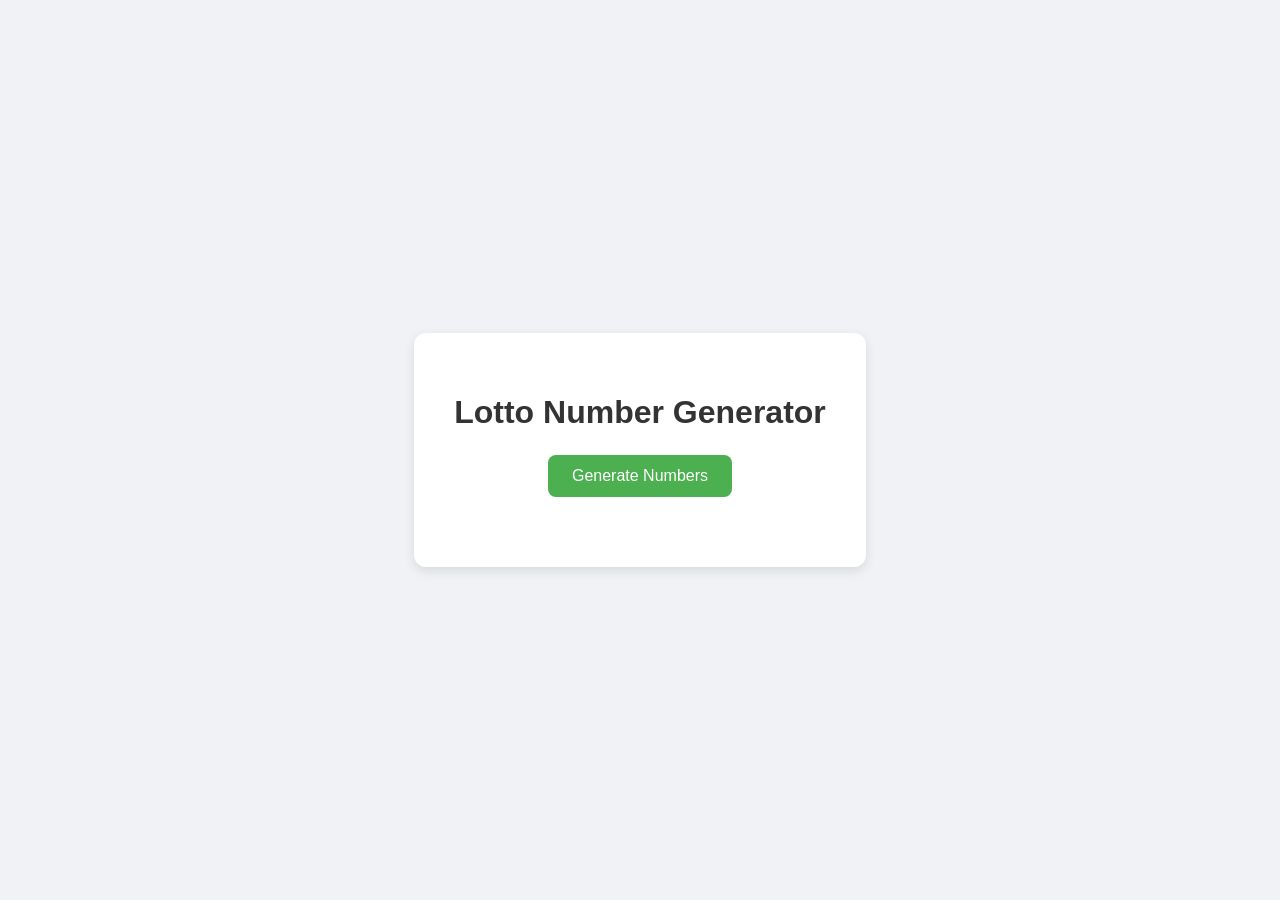
==== index.html @ 39c249d1 "Update workspace files and add project blueprint" ====
<!DOCTYPE html>
<html lang="en">
<head>
    <meta charset="UTF-8">
    <meta name="viewport" content="width=device-width, initial-scale=1.0">
    <title>Lotto Number Generator</title>
    <link rel="stylesheet" href="style.css">
</head>
<body>
    <div class="container">
        <h1>Lotto Number Generator</h1>
        <button id="generate-btn">Generate Numbers</button>
        <div id="numbers-container"></div>
    </div>
    <script src="main.js"></script>
</body>
</html>
---- style.css ----
body {
    font-family: 'Arial', sans-serif;
    background-color: #f0f2f5;
    display: flex;
    justify-content: center;
    align-items: center;
    height: 100vh;
    margin: 0;
}

.container {
    text-align: center;
    background-color: #fff;
    padding: 40px;
    border-radius: 12px;
    box-shadow: 0 4px 12px rgba(0, 0, 0, 0.1);
}

h1 {
    color: #333;
    margin-bottom: 24px;
}

#generate-btn {
    background-color: #4CAF50;
    color: white;
    border: none;
    padding: 12px 24px;
    font-size: 16px;
    border-radius: 8px;
    cursor: pointer;
    transition: background-color 0.3s ease;
}

#generate-btn:hover {
    background-color: #45a049;
}

#numbers-container {
    margin-top: 30px;
    display: flex;
    justify-content: center;
    gap: 10px;
}

.number {
    width: 50px;
    height: 50px;
    background-color: #f0f2f5;
    border-radius: 50%;
    display: flex;
    justify-content: center;
    align-items: center;
    font-size: 20px;
    font-weight: bold;
    color: #333;
}
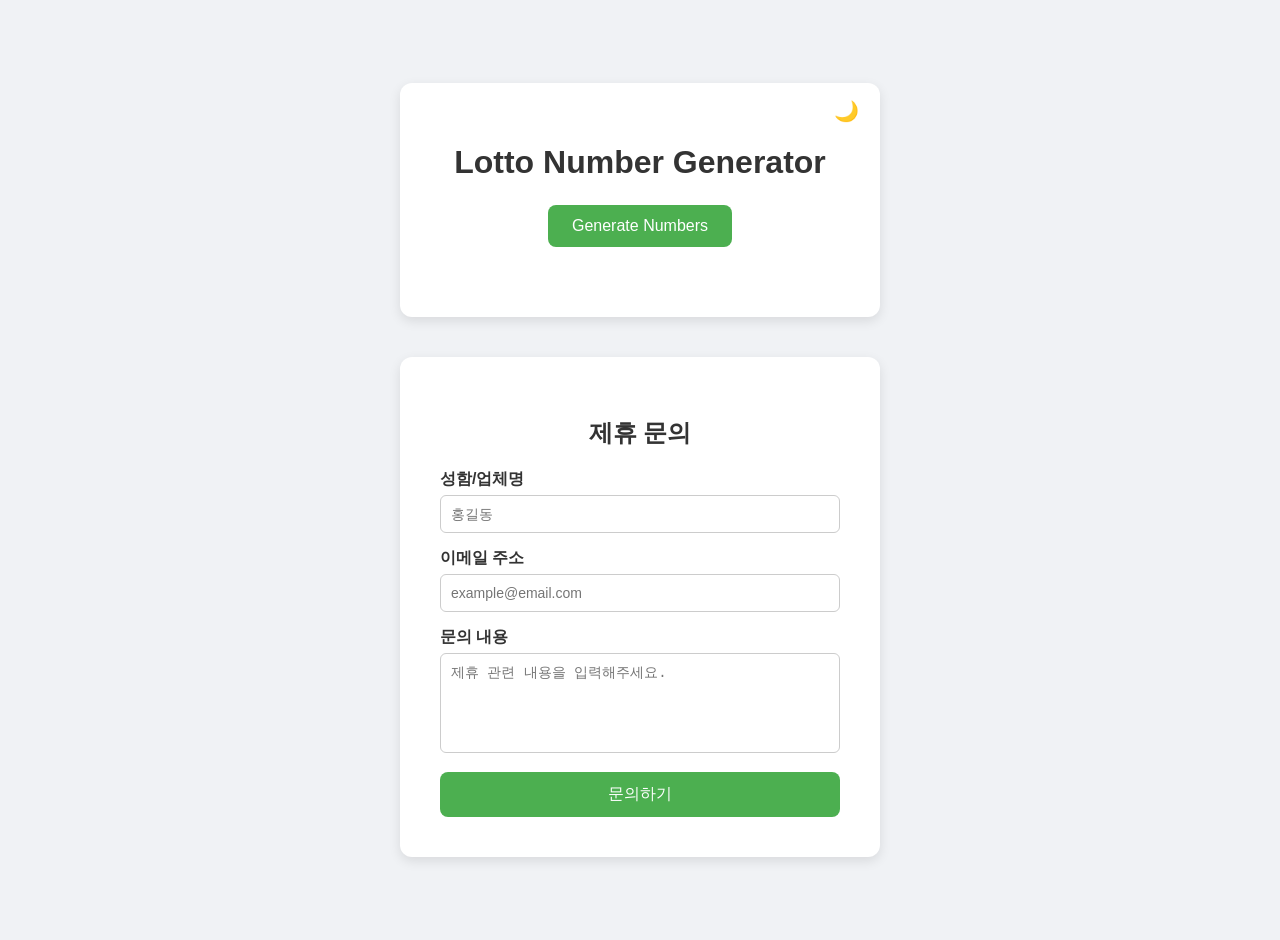
==== commit cb531be4: "feat: add Formspree affiliate inquiry form and AJAX submission logic" ====
--- a/index.html
+++ b/index.html
@@ -8,10 +8,31 @@
 </head>
 <body>
     <div class="container">
+        <button id="theme-toggle" aria-label="Toggle Dark Mode">🌙</button>
         <h1>Lotto Number Generator</h1>
         <button id="generate-btn">Generate Numbers</button>
         <div id="numbers-container"></div>
     </div>
+
+    <div class="container" style="margin-top: 40px;">
+        <h2>제휴 문의</h2>
+        <form action="https://formspree.io/f/xlgoopyo" method="POST" id="contact-form">
+            <div class="form-group">
+                <label for="name">성함/업체명</label>
+                <input type="text" id="name" name="name" required placeholder="홍길동">
+            </div>
+            <div class="form-group">
+                <label for="email">이메일 주소</label>
+                <input type="email" id="email" name="_replyto" required placeholder="example@email.com">
+            </div>
+            <div class="form-group">
+                <label for="message">문의 내용</label>
+                <textarea id="message" name="message" required placeholder="제휴 관련 내용을 입력해주세요."></textarea>
+            </div>
+            <button type="submit" id="submit-btn">문의하기</button>
+        </form>
+    </div>
+
     <script src="main.js"></script>
 </body>
 </html>
--- a/style.css
+++ b/style.css
@@ -1,28 +1,115 @@
+:root {
+    --bg-color: #f0f2f5;
+    --container-bg: #fff;
+    --text-color: #333;
+    --btn-bg: #4CAF50;
+    --btn-hover: #45a049;
+    --number-bg: #f0f2f5;
+    --shadow: rgba(0, 0, 0, 0.1);
+}
+
+body.dark-mode {
+    --bg-color: #18191a;
+    --container-bg: #242526;
+    --text-color: #e4e6eb;
+    --btn-bg: #2e7d32;
+    --btn-hover: #388e3c;
+    --number-bg: #3a3b3c;
+    --shadow: rgba(0, 0, 0, 0.3);
+}
+
 body {
     font-family: 'Arial', sans-serif;
-    background-color: #f0f2f5;
+    background-color: var(--bg-color);
+    color: var(--text-color);
     display: flex;
+    flex-direction: column;
     justify-content: center;
     align-items: center;
-    height: 100vh;
+    min-height: 100vh;
+    padding: 20px;
     margin: 0;
+    transition: background-color 0.3s, color 0.3s;
 }
 
 .container {
+    width: 100%;
+    max-width: 400px;
     text-align: center;
-    background-color: #fff;
+    background-color: var(--container-bg);
     padding: 40px;
     border-radius: 12px;
-    box-shadow: 0 4px 12px rgba(0, 0, 0, 0.1);
+    box-shadow: 0 4px 12px var(--shadow);
+    position: relative;
+    transition: background-color 0.3s, box-shadow 0.3s;
+}
+
+h2 {
+    margin-bottom: 20px;
+}
+
+.form-group {
+    text-align: left;
+    margin-bottom: 15px;
+}
+
+.form-group label {
+    display: block;
+    margin-bottom: 5px;
+    font-weight: bold;
+}
+
+.form-group input, 
+.form-group textarea {
+    width: 100%;
+    padding: 10px;
+    border: 1px solid #ccc;
+    border-radius: 6px;
+    font-size: 14px;
+    box-sizing: border-box;
+    background-color: var(--container-bg);
+    color: var(--text-color);
+}
+
+.form-group textarea {
+    height: 100px;
+    resize: none;
+}
+
+#submit-btn {
+    width: 100%;
+    background-color: var(--btn-bg);
+    color: white;
+    border: none;
+    padding: 12px;
+    font-size: 16px;
+    border-radius: 8px;
+    cursor: pointer;
+    transition: background-color 0.3s ease;
+}
+
+#submit-btn:hover {
+    background-color: var(--btn-hover);
 }
 
 h1 {
-    color: #333;
+    color: var(--text-color);
     margin-bottom: 24px;
 }
 
+#theme-toggle {
+    position: absolute;
+    top: 15px;
+    right: 15px;
+    background: none;
+    border: none;
+    font-size: 20px;
+    cursor: pointer;
+    color: var(--text-color);
+}
+
 #generate-btn {
-    background-color: #4CAF50;
+    background-color: var(--btn-bg);
     color: white;
     border: none;
     padding: 12px 24px;
@@ -33,7 +120,7 @@
 }
 
 #generate-btn:hover {
-    background-color: #45a049;
+    background-color: var(--btn-hover);
 }
 
 #numbers-container {
@@ -46,12 +133,13 @@
 .number {
     width: 50px;
     height: 50px;
-    background-color: #f0f2f5;
+    background-color: var(--number-bg);
     border-radius: 50%;
     display: flex;
     justify-content: center;
     align-items: center;
     font-size: 20px;
     font-weight: bold;
-    color: #333;
-}+    color: var(--text-color);
+    transition: background-color 0.3s, color 0.3s;
+}
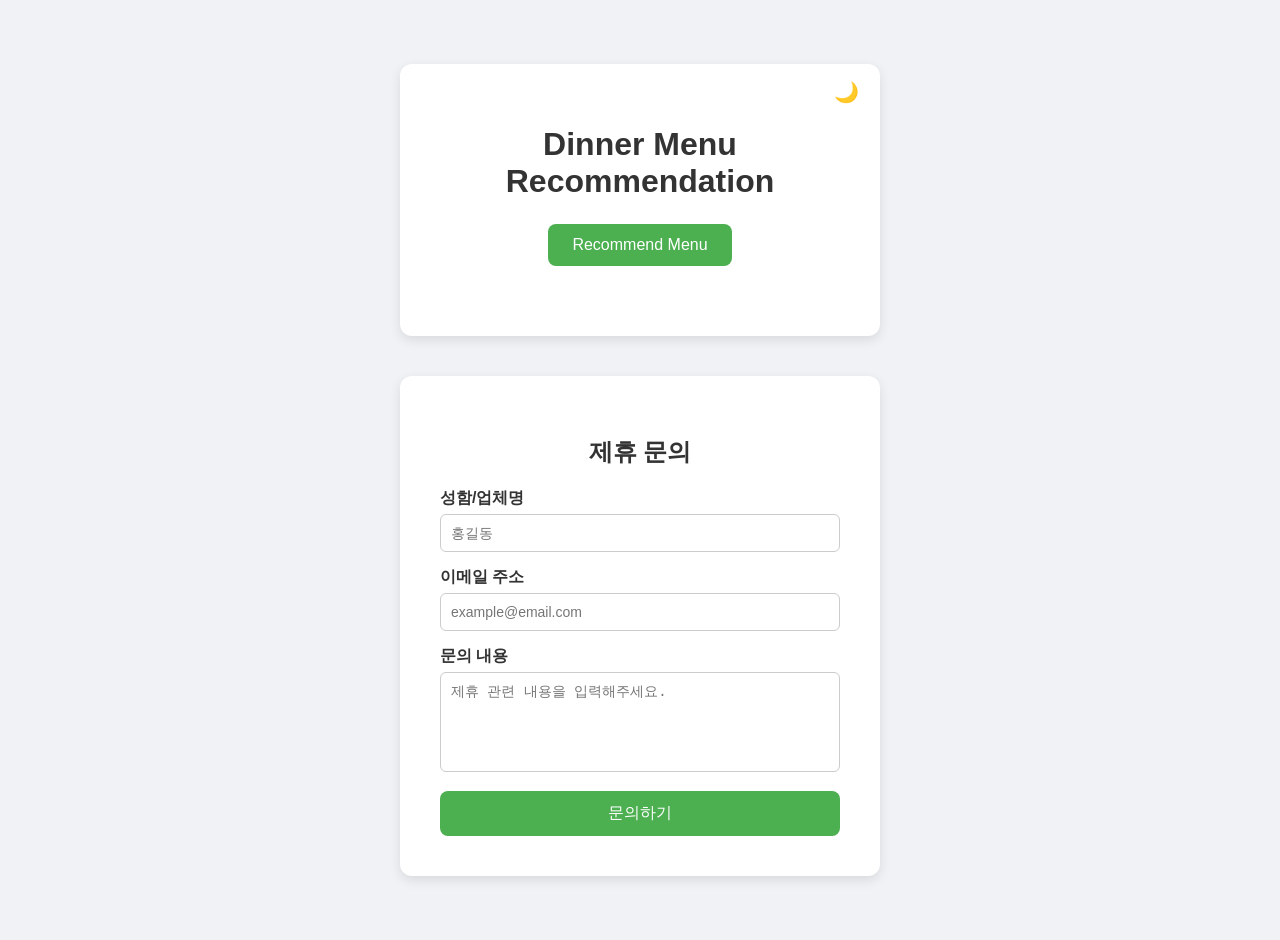
==== commit 7e4c3b7a: "Transform Lotto site to Dinner Menu Recommendation site" ====
--- a/index.html
+++ b/index.html
@@ -3,14 +3,14 @@
 <head>
     <meta charset="UTF-8">
     <meta name="viewport" content="width=device-width, initial-scale=1.0">
-    <title>Lotto Number Generator</title>
+    <title>Dinner Menu Recommendation</title>
     <link rel="stylesheet" href="style.css">
 </head>
 <body>
     <div class="container">
         <button id="theme-toggle" aria-label="Toggle Dark Mode">🌙</button>
-        <h1>Lotto Number Generator</h1>
-        <button id="generate-btn">Generate Numbers</button>
+        <h1>Dinner Menu Recommendation</h1>
+        <button id="generate-btn">Recommend Menu</button>
         <div id="numbers-container"></div>
     </div>
 
--- a/style.css
+++ b/style.css
@@ -130,16 +130,16 @@
     gap: 10px;
 }
 
-.number {
-    width: 50px;
-    height: 50px;
+.menu-item {
     background-color: var(--number-bg);
-    border-radius: 50%;
+    padding: 20px 40px;
+    border-radius: 12px;
     display: flex;
     justify-content: center;
     align-items: center;
-    font-size: 20px;
+    font-size: 24px;
     font-weight: bold;
     color: var(--text-color);
     transition: background-color 0.3s, color 0.3s;
+    box-shadow: 0 4px 6px var(--shadow);
 }
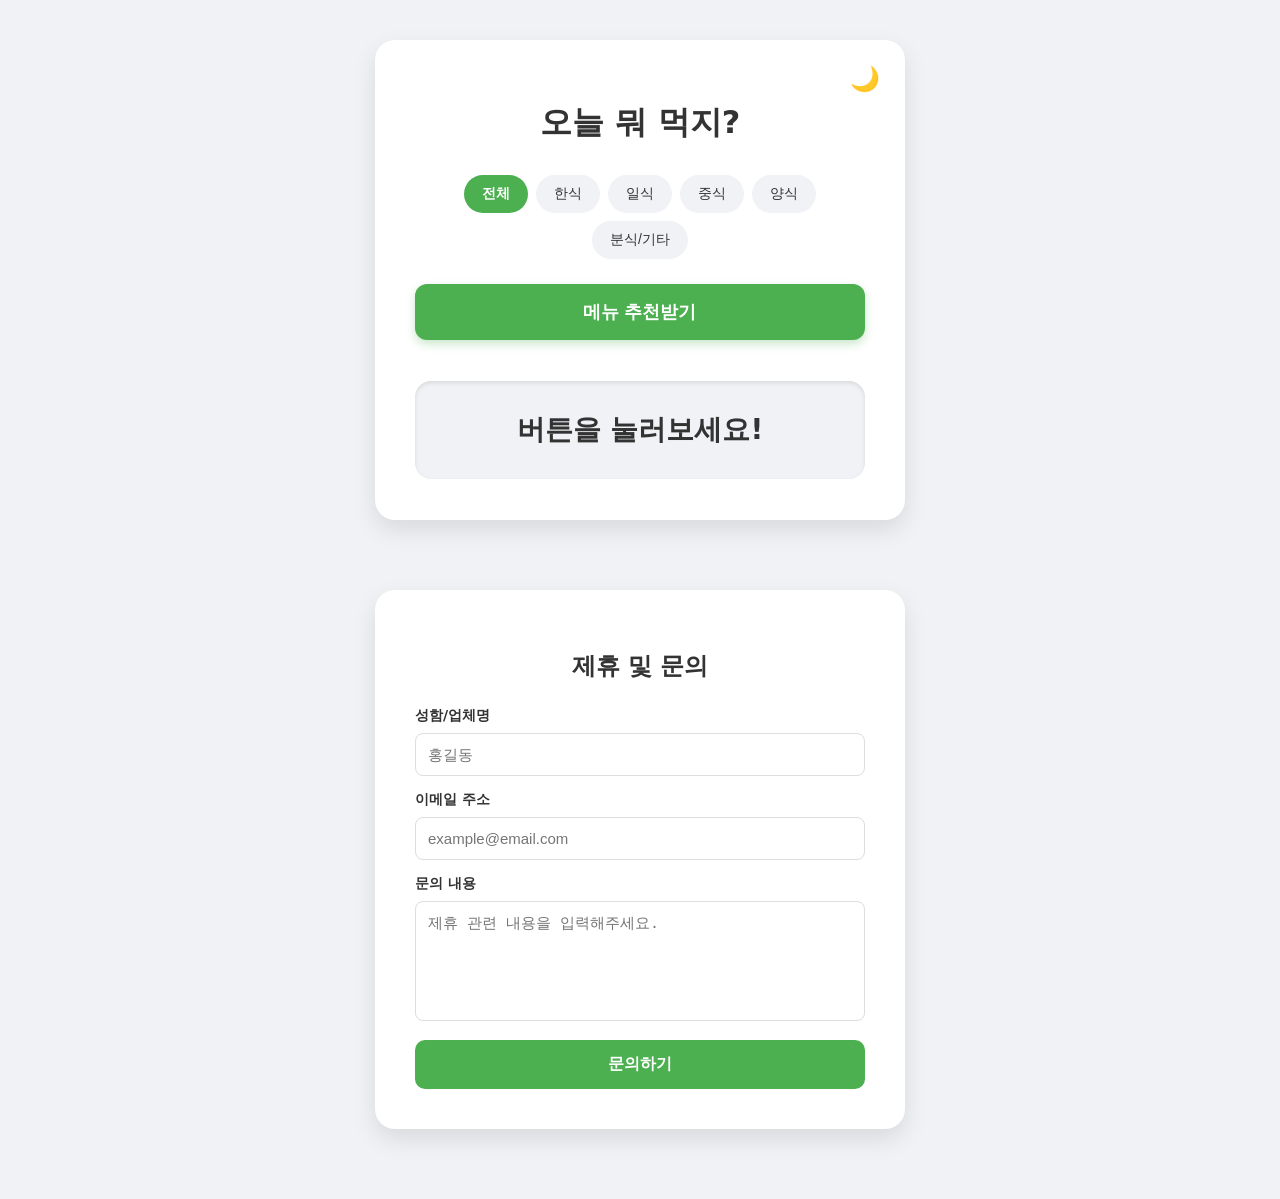
==== commit 91263ace: "Update Food Menu Recommendation with Korean localization and categories" ====
--- a/index.html
+++ b/index.html
@@ -1,21 +1,33 @@
 <!DOCTYPE html>
-<html lang="en">
+<html lang="ko">
 <head>
     <meta charset="UTF-8">
     <meta name="viewport" content="width=device-width, initial-scale=1.0">
-    <title>Dinner Menu Recommendation</title>
+    <title>오늘 뭐 먹지? - 메뉴 추천</title>
     <link rel="stylesheet" href="style.css">
 </head>
 <body>
     <div class="container">
         <button id="theme-toggle" aria-label="Toggle Dark Mode">🌙</button>
-        <h1>Dinner Menu Recommendation</h1>
-        <button id="generate-btn">Recommend Menu</button>
-        <div id="numbers-container"></div>
+        <h1>오늘 뭐 먹지?</h1>
+        
+        <div class="category-container">
+            <button class="category-btn active" data-category="all">전체</button>
+            <button class="category-btn" data-category="korean">한식</button>
+            <button class="category-btn" data-category="japanese">일식</button>
+            <button class="category-btn" data-category="chinese">중식</button>
+            <button class="category-btn" data-category="western">양식</button>
+            <button class="category-btn" data-category="snack">분식/기타</button>
+        </div>
+
+        <button id="generate-btn">메뉴 추천받기</button>
+        <div id="numbers-container">
+            <div class="menu-item">버튼을 눌러보세요!</div>
+        </div>
     </div>
 
     <div class="container" style="margin-top: 40px;">
-        <h2>제휴 문의</h2>
+        <h2>제휴 및 문의</h2>
         <form action="https://formspree.io/f/xlgoopyo" method="POST" id="contact-form">
             <div class="form-group">
                 <label for="name">성함/업체명</label>
--- a/style.css
+++ b/style.css
@@ -6,6 +6,7 @@
     --btn-hover: #45a049;
     --number-bg: #f0f2f5;
     --shadow: rgba(0, 0, 0, 0.1);
+    --secondary-color: #6c757d;
 }
 
 body.dark-mode {
@@ -16,36 +17,157 @@
     --btn-hover: #388e3c;
     --number-bg: #3a3b3c;
     --shadow: rgba(0, 0, 0, 0.3);
+    --secondary-color: #a0a0a0;
 }
 
 body {
-    font-family: 'Arial', sans-serif;
+    font-family: 'Pretendard', -apple-system, BlinkMacSystemFont, system-ui, Roboto, 'Helvetica Neue', 'Segoe UI', 'Apple SD Gothic Neo', 'Noto Sans KR', 'Malgun Gothic', 'Apple Color Emoji', 'Segoe UI Emoji', 'Segoe UI Symbol', sans-serif;
     background-color: var(--bg-color);
     color: var(--text-color);
     display: flex;
     flex-direction: column;
-    justify-content: center;
+    justify-content: flex-start;
     align-items: center;
     min-height: 100vh;
-    padding: 20px;
+    padding: 40px 20px;
     margin: 0;
     transition: background-color 0.3s, color 0.3s;
 }
 
 .container {
     width: 100%;
-    max-width: 400px;
+    max-width: 450px;
     text-align: center;
     background-color: var(--container-bg);
     padding: 40px;
-    border-radius: 12px;
-    box-shadow: 0 4px 12px var(--shadow);
+    border-radius: 20px;
+    box-shadow: 0 10px 25px var(--shadow);
     position: relative;
     transition: background-color 0.3s, box-shadow 0.3s;
-}
-
+    margin-bottom: 30px;
+}
+
+h1 {
+    font-size: 2rem;
+    color: var(--text-color);
+    margin-bottom: 30px;
+    font-weight: 800;
+}
+
+.category-container {
+    display: flex;
+    flex-wrap: wrap;
+    justify-content: center;
+    gap: 8px;
+    margin-bottom: 25px;
+}
+
+.category-btn {
+    background-color: var(--number-bg);
+    border: 2px solid transparent;
+    border-radius: 20px;
+    padding: 8px 16px;
+    font-size: 14px;
+    color: var(--text-color);
+    cursor: pointer;
+    transition: all 0.2s ease;
+}
+
+.category-btn:hover {
+    background-color: #e0e0e0;
+}
+
+body.dark-mode .category-btn:hover {
+    background-color: #4a4a4a;
+}
+
+.category-btn.active {
+    background-color: var(--btn-bg);
+    color: white;
+    font-weight: bold;
+}
+
+#generate-btn {
+    width: 100%;
+    background-color: var(--btn-bg);
+    color: white;
+    border: none;
+    padding: 16px;
+    font-size: 18px;
+    font-weight: bold;
+    border-radius: 12px;
+    cursor: pointer;
+    transition: transform 0.1s active, background-color 0.3s ease;
+    box-shadow: 0 4px 10px rgba(76, 175, 80, 0.3);
+}
+
+#generate-btn:hover {
+    background-color: var(--btn-hover);
+    transform: translateY(-2px);
+}
+
+#generate-btn:active {
+    transform: translateY(0);
+}
+
+#generate-btn:disabled {
+    background-color: var(--secondary-color);
+    cursor: not-allowed;
+    transform: none;
+}
+
+#numbers-container {
+    margin-top: 40px;
+    min-height: 100px;
+    display: flex;
+    justify-content: center;
+    align-items: center;
+}
+
+.menu-item {
+    background-color: var(--number-bg);
+    padding: 30px 20px;
+    border-radius: 16px;
+    width: 100%;
+    font-size: 28px;
+    font-weight: 800;
+    color: var(--text-color);
+    box-shadow: inset 0 2px 4px var(--shadow);
+    transition: all 0.2s;
+}
+
+.spinning {
+    animation: spin-text 0.1s infinite alternate;
+    opacity: 0.7;
+}
+
+@keyframes spin-text {
+    from { transform: scale(0.98); }
+    to { transform: scale(1.02); }
+}
+
+#theme-toggle {
+    position: absolute;
+    top: 20px;
+    right: 20px;
+    background: none;
+    border: none;
+    font-size: 24px;
+    cursor: pointer;
+    color: var(--text-color);
+    padding: 5px;
+    border-radius: 50%;
+    transition: background-color 0.2s;
+}
+
+#theme-toggle:hover {
+    background-color: var(--number-bg);
+}
+
+/* Form Styles */
 h2 {
-    margin-bottom: 20px;
+    margin-bottom: 25px;
+    font-weight: 700;
 }
 
 .form-group {
@@ -55,24 +177,30 @@
 
 .form-group label {
     display: block;
-    margin-bottom: 5px;
-    font-weight: bold;
+    margin-bottom: 8px;
+    font-weight: 600;
+    font-size: 14px;
 }
 
 .form-group input, 
 .form-group textarea {
     width: 100%;
-    padding: 10px;
-    border: 1px solid #ccc;
-    border-radius: 6px;
-    font-size: 14px;
+    padding: 12px;
+    border: 1px solid #ddd;
+    border-radius: 8px;
+    font-size: 15px;
     box-sizing: border-box;
     background-color: var(--container-bg);
     color: var(--text-color);
 }
 
+body.dark-mode .form-group input,
+body.dark-mode .form-group textarea {
+    border-color: #444;
+}
+
 .form-group textarea {
-    height: 100px;
+    height: 120px;
     resize: none;
 }
 
@@ -81,9 +209,10 @@
     background-color: var(--btn-bg);
     color: white;
     border: none;
-    padding: 12px;
+    padding: 14px;
     font-size: 16px;
-    border-radius: 8px;
+    font-weight: 600;
+    border-radius: 10px;
     cursor: pointer;
     transition: background-color 0.3s ease;
 }
@@ -91,55 +220,3 @@
 #submit-btn:hover {
     background-color: var(--btn-hover);
 }
-
-h1 {
-    color: var(--text-color);
-    margin-bottom: 24px;
-}
-
-#theme-toggle {
-    position: absolute;
-    top: 15px;
-    right: 15px;
-    background: none;
-    border: none;
-    font-size: 20px;
-    cursor: pointer;
-    color: var(--text-color);
-}
-
-#generate-btn {
-    background-color: var(--btn-bg);
-    color: white;
-    border: none;
-    padding: 12px 24px;
-    font-size: 16px;
-    border-radius: 8px;
-    cursor: pointer;
-    transition: background-color 0.3s ease;
-}
-
-#generate-btn:hover {
-    background-color: var(--btn-hover);
-}
-
-#numbers-container {
-    margin-top: 30px;
-    display: flex;
-    justify-content: center;
-    gap: 10px;
-}
-
-.menu-item {
-    background-color: var(--number-bg);
-    padding: 20px 40px;
-    border-radius: 12px;
-    display: flex;
-    justify-content: center;
-    align-items: center;
-    font-size: 24px;
-    font-weight: bold;
-    color: var(--text-color);
-    transition: background-color 0.3s, color 0.3s;
-    box-shadow: 0 4px 6px var(--shadow);
-}
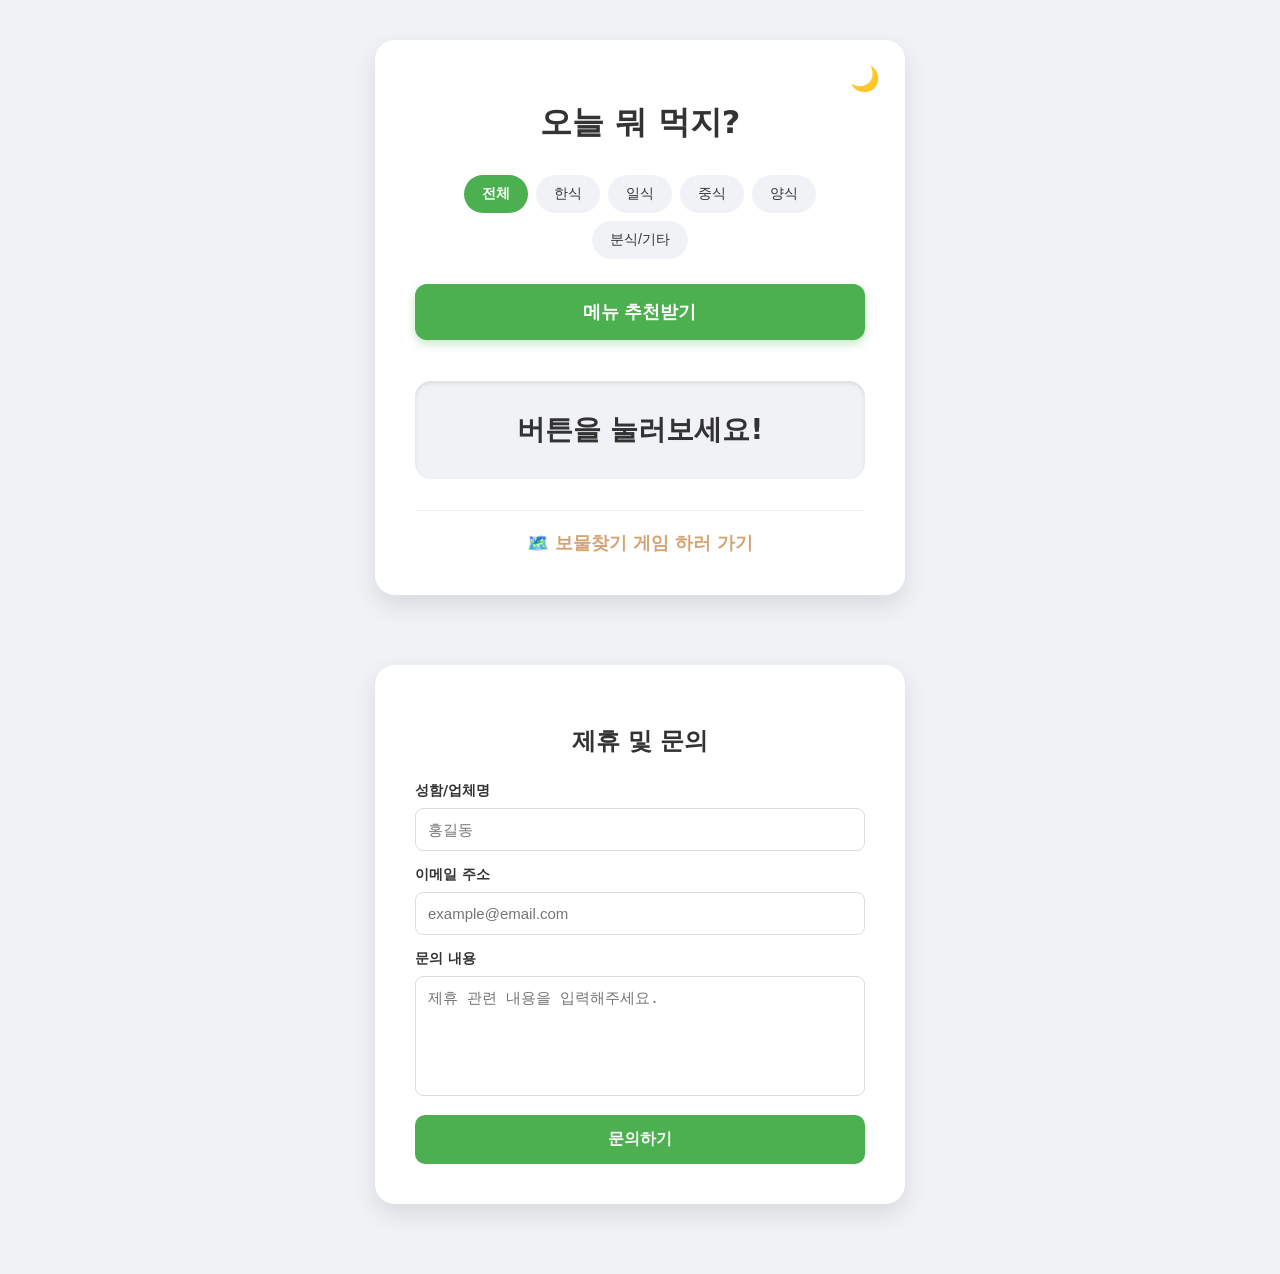
==== commit 1bcbaf6d: "Add Treasure Hunt game" ====
--- a/index.html
+++ b/index.html
@@ -24,6 +24,12 @@
         <div id="numbers-container">
             <div class="menu-item">버튼을 눌러보세요!</div>
         </div>
+
+        <div style="margin-top: 30px; padding-top: 20px; border-top: 1px solid var(--number-bg);">
+            <a href="treasure.html" style="text-decoration: none; color: #d4a373; font-weight: bold; font-size: 1.1rem; display: flex; align-items: center; justify-content: center; gap: 8px;">
+                <span>🗺️ 보물찾기 게임 하러 가기</span>
+            </a>
+        </div>
     </div>
 
     <div class="container" style="margin-top: 40px;">
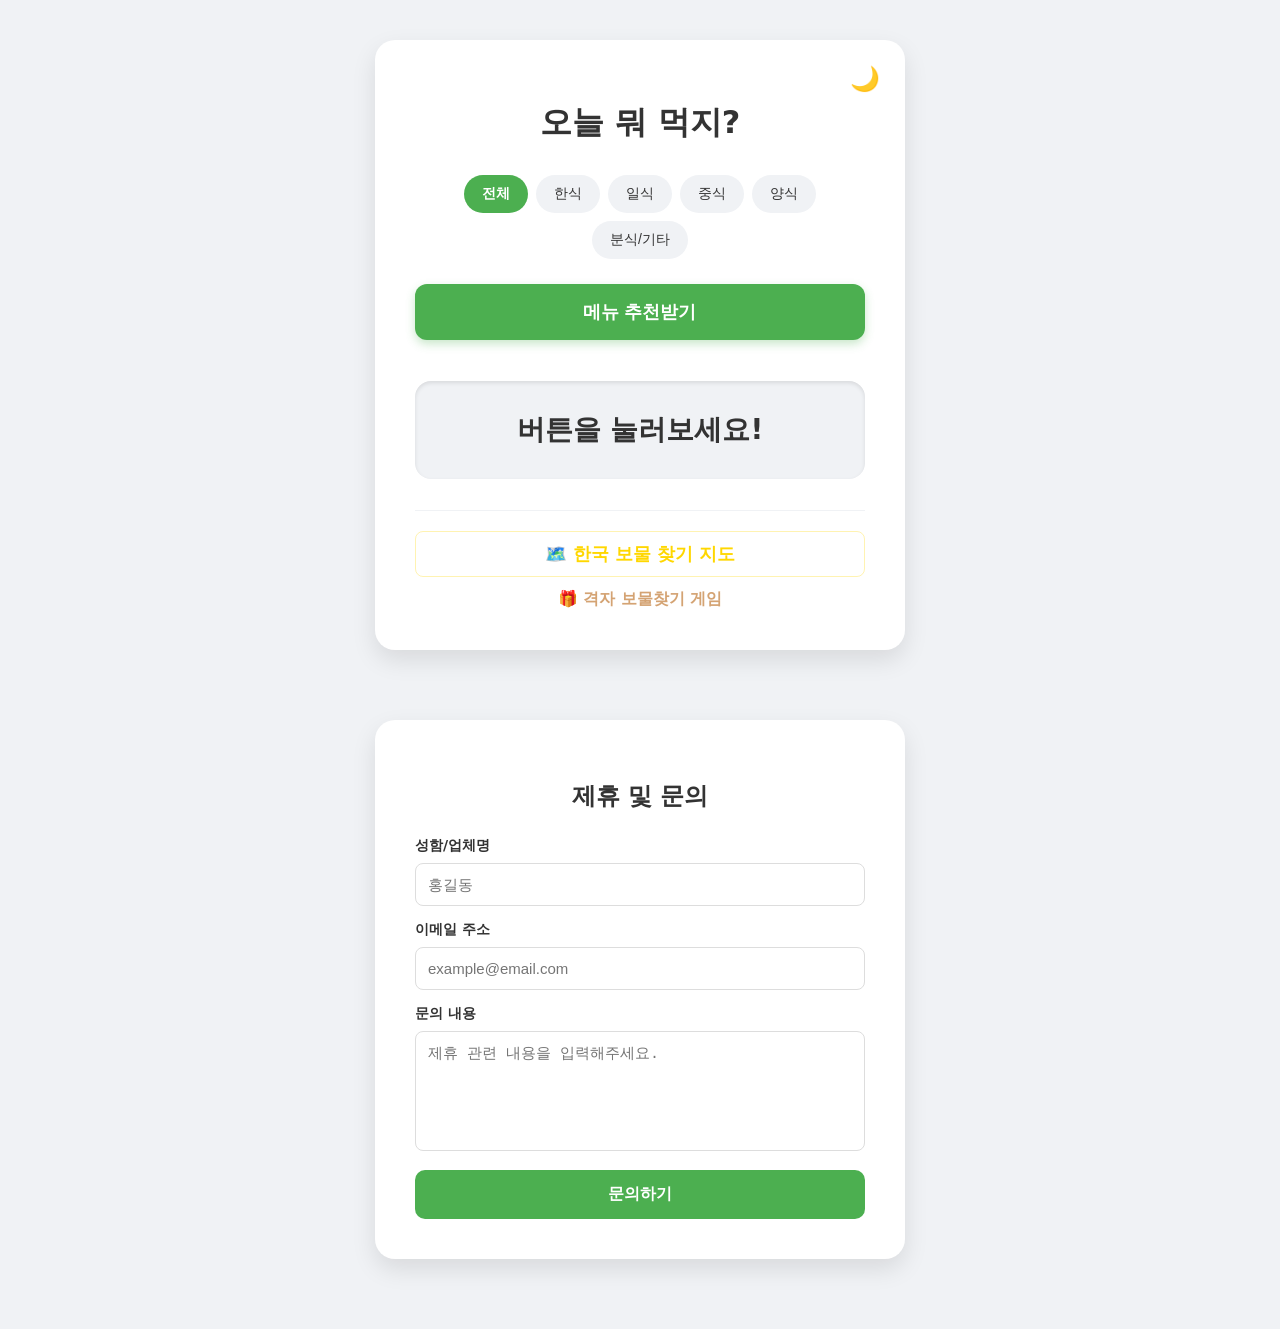
==== commit b7d9bb50: "Add Korea Treasure Map interactive game Co-Authored-By: Claude Sonnet 4.6 <noreply@anthropic.com>" ====
--- a/index.html
+++ b/index.html
@@ -25,9 +25,12 @@
             <div class="menu-item">버튼을 눌러보세요!</div>
         </div>
 
-        <div style="margin-top: 30px; padding-top: 20px; border-top: 1px solid var(--number-bg);">
-            <a href="treasure.html" style="text-decoration: none; color: #d4a373; font-weight: bold; font-size: 1.1rem; display: flex; align-items: center; justify-content: center; gap: 8px;">
-                <span>🗺️ 보물찾기 게임 하러 가기</span>
+        <div style="margin-top: 30px; padding-top: 20px; border-top: 1px solid var(--number-bg); display: flex; flex-direction: column; gap: 12px;">
+            <a href="korea-map.html" style="text-decoration: none; color: #ffd700; font-weight: bold; font-size: 1.1rem; display: flex; align-items: center; justify-content: center; gap: 8px; padding: 10px; border: 1px solid rgba(255,215,0,0.3); border-radius: 8px;">
+                <span>🗺️ 한국 보물 찾기 지도</span>
+            </a>
+            <a href="treasure.html" style="text-decoration: none; color: #d4a373; font-weight: bold; font-size: 1rem; display: flex; align-items: center; justify-content: center; gap: 8px;">
+                <span>🎁 격자 보물찾기 게임</span>
             </a>
         </div>
     </div>
